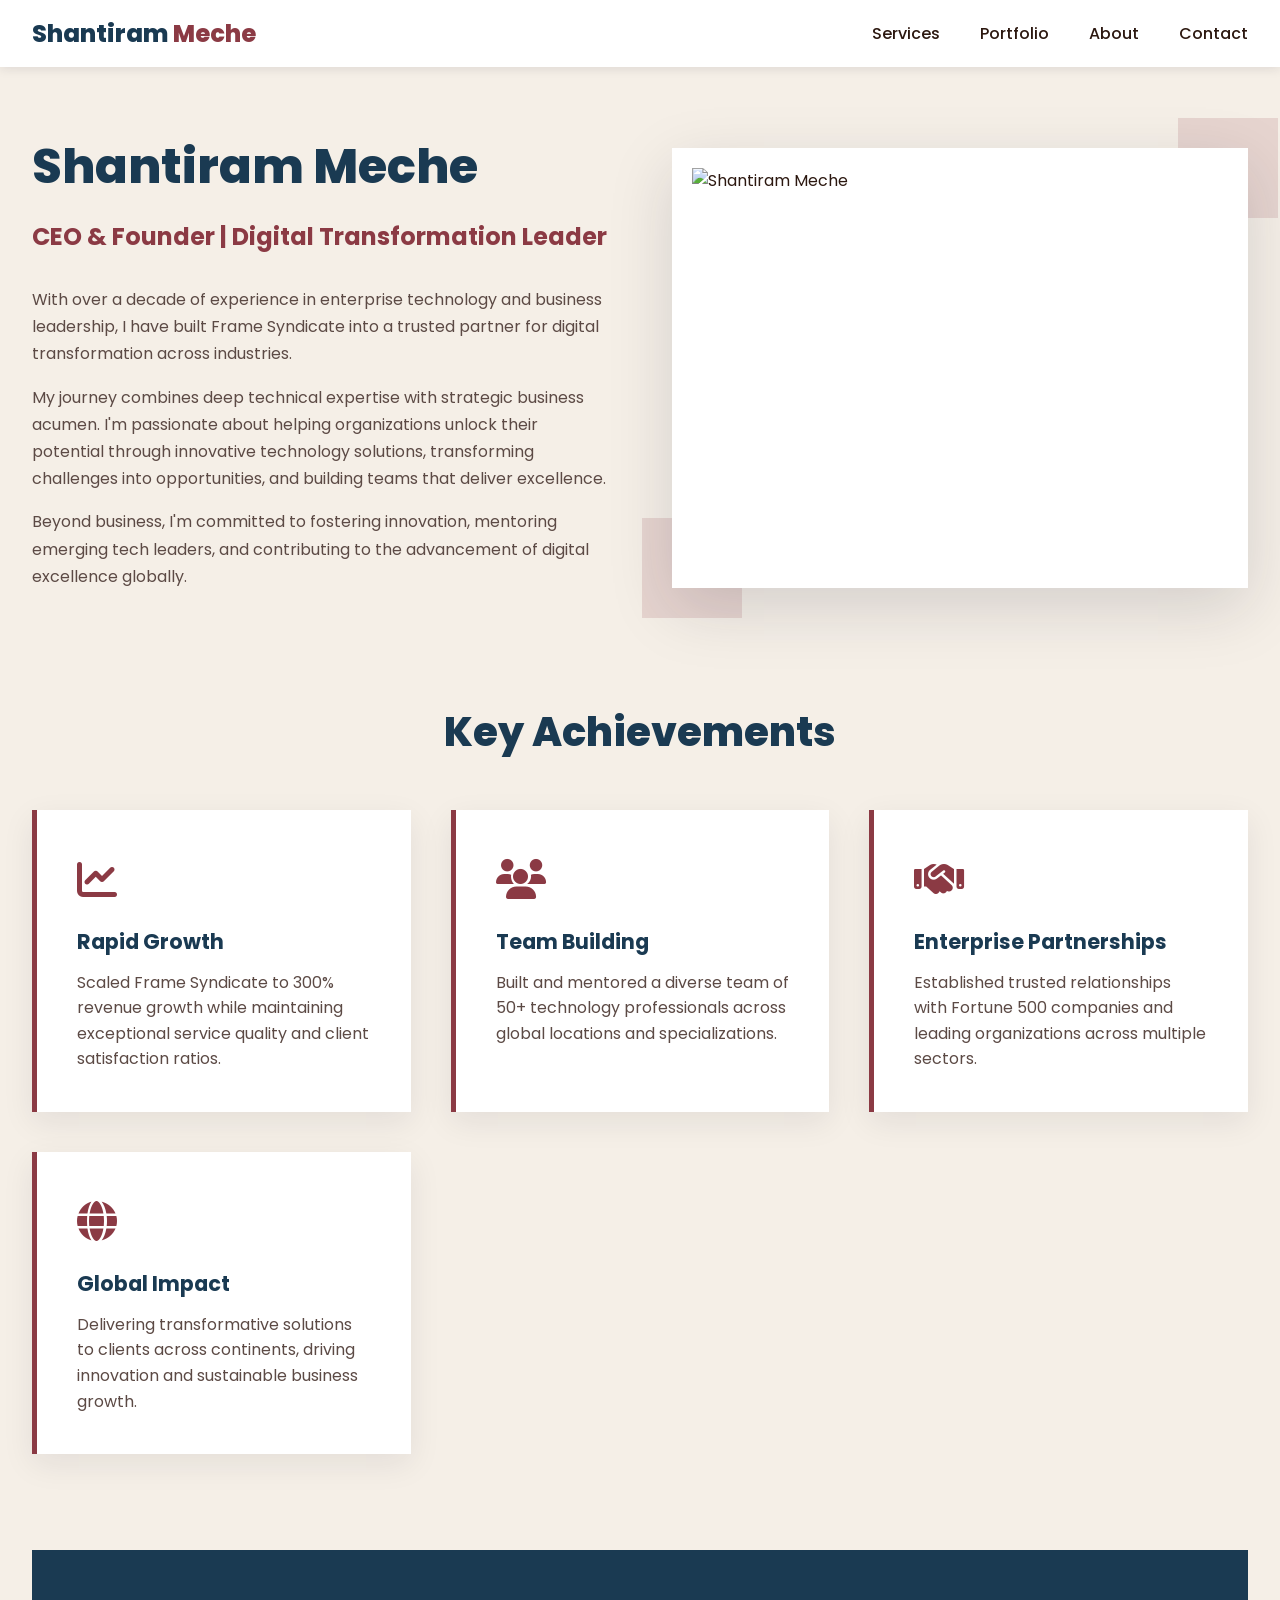
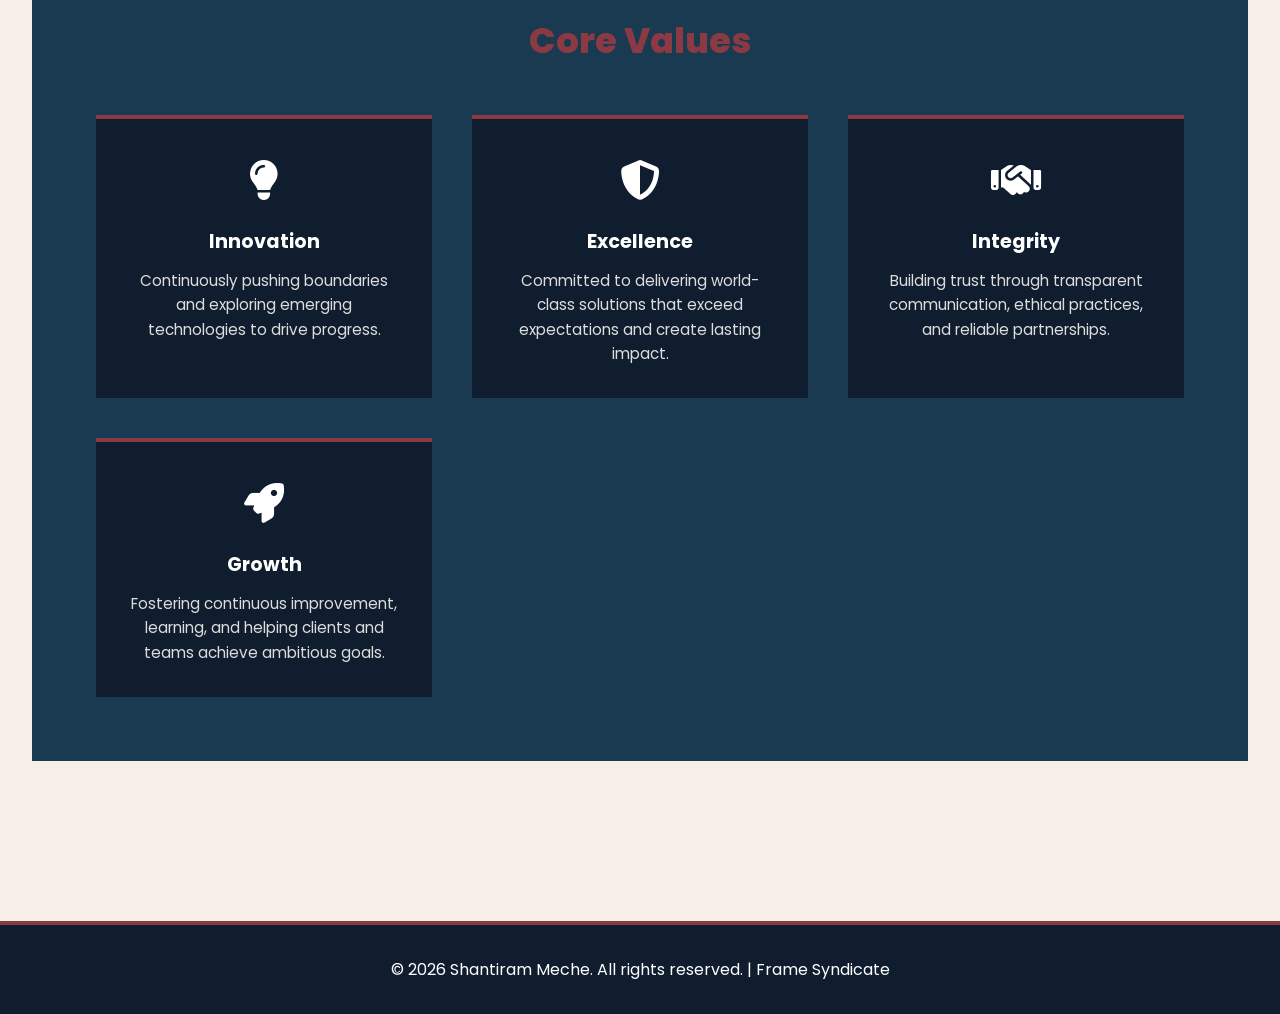
==== about.html @ bf718204 "Fix PWA: update colors to match new theme, add all pages to cache, update cache version v4" ====
<!DOCTYPE html>
<html lang="en">
<head>
    <meta charset="UTF-8">
    <meta name="viewport" content="width=device-width, initial-scale=1.0">
    <title>About Shantiram Meche | Frame Syndicate CEO</title>
    <link rel="manifest" href="manifest.json">
    <link rel="icon" href="me.jpg" type="image/jpeg">
    <meta name="theme-color" content="#1A3A52">
    <meta name="description" content="Meet Shantiram Meche - CEO, entrepreneur, and digital transformation leader">
    <link rel="preconnect" href="https://fonts.googleapis.com">
    <link rel="preconnect" href="https://fonts.gstatic.com" crossorigin>
    <link href="https://fonts.googleapis.com/css2?family=Poppins:wght@300;400;500;600;700;800&display=swap" rel="stylesheet">
    <link rel="stylesheet" href="https://cdnjs.cloudflare.com/ajax/libs/font-awesome/6.4.0/css/all.min.css">
    <style>
        * {
            margin: 0;
            padding: 0;
            box-sizing: border-box;
        }

        :root {
            --navy: #1A3A52;
            --dark-navy: #0F1D2E;
            --maroon: #8B3A44;
            --pink: #D4A5A5;
            --light-bg: #F5EFE7;
            --white: #FFFFFF;
            --text-dark: #2C1810;
            --text-gray: #5C4A45;
        }

        body {
            font-family: 'Poppins', sans-serif;
            background-color: var(--light-bg);
            color: var(--text-dark);
        }

        header {
            background: var(--white);
            box-shadow: 0 2px 10px rgba(26, 26, 46, 0.1);
            position: sticky;
            top: 0;
            z-index: 1000;
        }

        nav {
            max-width: 1400px;
            margin: 0 auto;
            padding: 1rem 2rem;
            display: flex;
            justify-content: space-between;
            align-items: center;
        }

        .logo {
            font-size: 1.5rem;
            font-weight: 800;
            color: var(--navy);
            text-decoration: none;
        }

        .logo-yellow {
            color: var(--maroon);
        }

        .nav-links {
            display: flex;
            list-style: none;
            gap: 2.5rem;
        }

        .nav-link {
            text-decoration: none;
            color: var(--text-dark);
            font-weight: 500;
            transition: color 0.3s;
        }

        .nav-link:hover {
            color: var(--maroon);
        }

        /* Hamburger for mobile */
        .hamburger {
            display: none;
            flex-direction: column;
            cursor: pointer;
            gap: 5px;
        }

        .hamburger span {
            width: 25px;
            height: 3px;
            background: var(--navy);
            border-radius: 2px;
            transition: all 0.3s;
        }

        /* Hamburger active state */
        .hamburger.active span:nth-child(1) {
            transform: rotate(45deg) translate(8px, 8px);
        }

        .hamburger.active span:nth-child(2) {
            opacity: 0;
        }

        .hamburger.active span:nth-child(3) {
            transform: rotate(-45deg) translate(7px, -7px);
        }

        main {
            max-width: 1400px;
            margin: 0 auto;
            padding: 4rem 2rem;
        }

        .about-hero {
            display: grid;
            grid-template-columns: 1fr 1fr;
            gap: 4rem;
            align-items: center;
            margin-bottom: 6rem;
        }

        .about-hero h1 {
            font-size: 3rem;
            font-weight: 800;
            color: var(--navy);
            margin-bottom: 1rem;
        }

        .about-hero h2 {
            font-size: 1.5rem;
            color: var(--maroon);
            margin-bottom: 2rem;
        }

        .about-hero p {
            line-height: 1.7;
            color: var(--text-gray);
            margin-bottom: 1rem;
        }

        .about-image {
            position: relative;
            background: var(--white);
            padding: 20px;
            box-shadow: 0 20px 60px rgba(26, 26, 46, 0.15);
        }

        .about-image img {
            width: 100%;
            display: block;
            object-fit: cover;
            height: 400px;
        }

        .image-accent {
            position: absolute;
            background: var(--maroon);
            opacity: 0.15;
            z-index: -1;
        }

        .image-accent-1 {
            top: -30px;
            right: -30px;
            width: 100px;
            height: 100px;
        }

        .image-accent-2 {
            bottom: -30px;
            left: -30px;
            width: 100px;
            height: 100px;
        }

        .section-title {
            font-size: 2.5rem;
            font-weight: 800;
            color: var(--navy);
            margin-bottom: 3rem;
            text-align: center;
        }

        .achievements {
            display: grid;
            grid-template-columns: repeat(auto-fit, minmax(280px, 1fr));
            gap: 2.5rem;
            margin-bottom: 6rem;
        }

        .achievement-card {
            background: var(--white);
            padding: 2.5rem;
            border-left: 5px solid var(--maroon);
            box-shadow: 0 10px 30px rgba(26, 26, 46, 0.08);
            transition: all 0.3s;
        }

        .achievement-card:hover {
            transform: translateY(-8px);
            box-shadow: 0 20px 50px rgba(26, 26, 46, 0.15);
        }

        .achievement-icon {
            font-size: 2.5rem;
            color: var(--maroon);
            margin-bottom: 1rem;
        }

        .achievement-card h3 {
            font-size: 1.3rem;
            color: var(--navy);
            margin-bottom: 0.8rem;
        }

        .achievement-card p {
            color: var(--text-gray);
            line-height: 1.6;
        }

        .values {
            background: var(--navy);
            color: var(--white);
            padding: 4rem;
            margin-bottom: 6rem;
        }

        .values h2 {
            font-size: 2.2rem;
            font-weight: 800;
            margin-bottom: 3rem;
            text-align: center;
            color: var(--maroon);
        }

        .values-grid {
            display: grid;
            grid-template-columns: repeat(auto-fit, minmax(250px, 1fr));
            gap: 2.5rem;
        }

        .value-card {
            background: var(--dark-navy);
            padding: 2rem;
            border-top: 4px solid var(--maroon);
            text-align: center;
            transition: all 0.3s;
        }

        .value-card:hover {
            transform: translateY(-8px);
        }

        .value-icon {
            font-size: 2.5rem;
            margin-bottom: 1rem;
        }

        .value-card h3 {
            font-size: 1.2rem;
            margin-bottom: 0.8rem;
        }

        .value-card p {
            color: #ddd;
            line-height: 1.6;
            font-size: 0.95rem;
        }

        footer {
            background: var(--dark-navy);
            color: var(--white);
            padding: 2rem;
            text-align: center;
            border-top: 4px solid var(--maroon);
        }

        @media (max-width: 768px) {
            .about-hero {
                grid-template-columns: 1fr;
            }

            .about-hero h1 {
                font-size: 2rem;
            }

            .achievements {
                grid-template-columns: 1fr;
            }

            .values-grid {
                grid-template-columns: 1fr;
            }

            .nav-links {
                position: absolute;
                top: 100%;
                left: 0;
                right: 0;
                background: var(--white);
                flex-direction: column;
                gap: 0;
                max-height: 0;
                overflow: hidden;
                transition: max-height 0.3s ease;
                box-shadow: 0 4px 10px rgba(26, 26, 46, 0.1);
                padding: 0;
                border-bottom: 1px solid #f0f0f0;
            }

            .nav-links.active {
                max-height: 300px;
                padding: 1rem 0;
            }

            .nav-links li {
                padding: 0;
            }

            .nav-link {
                display: block;
                padding: 1rem 2rem;
                border-bottom: 1px solid #f5f5f5;
            }

            .nav-link:hover {
                background: var(--light-bg);
            }

            .hamburger {
                display: flex;
            }
        }
    </style>
</head>
<body>
    <header>
        <nav>
            <a href="./index.html" class="logo">Shantiram <span class="logo-yellow">Meche</span></a>
            <ul class="nav-links">
                <li><a href="./index.html#services" class="nav-link">Services</a></li>
                <li><a href="./portfolio.html" class="nav-link">Portfolio</a></li>
                <li><a href="./about.html" class="nav-link">About</a></li>
                <li><a href="./index.html#contact" class="nav-link">Contact</a></li>
            </ul>
            <div class="hamburger">
                <span></span>
                <span></span>
                <span></span>
            </div>
        </nav>
    </header>

    <main>
        <section class="about-hero">
            <div>
                <h1>Shantiram Meche</h1>
                <h2>CEO & Founder | Digital Transformation Leader</h2>
                <p>With over a decade of experience in enterprise technology and business leadership, I have built Frame Syndicate into a trusted partner for digital transformation across industries.</p>
                <p>My journey combines deep technical expertise with strategic business acumen. I'm passionate about helping organizations unlock their potential through innovative technology solutions, transforming challenges into opportunities, and building teams that deliver excellence.</p>
                <p>Beyond business, I'm committed to fostering innovation, mentoring emerging tech leaders, and contributing to the advancement of digital excellence globally.</p>
            </div>

            <div class="about-image">
                <img src="me.jpg" alt="Shantiram Meche">
                <div class="image-accent image-accent-1"></div>
                <div class="image-accent image-accent-2"></div>
            </div>
        </section>

        <h2 class="section-title">Key Achievements</h2>
        <div class="achievements">
            <div class="achievement-card">
                <div class="achievement-icon"><i class="fas fa-chart-line"></i></div>
                <h3>Rapid Growth</h3>
                <p>Scaled Frame Syndicate to 300% revenue growth while maintaining exceptional service quality and client satisfaction ratios.</p>
            </div>

            <div class="achievement-card">
                <div class="achievement-icon"><i class="fas fa-users"></i></div>
                <h3>Team Building</h3>
                <p>Built and mentored a diverse team of 50+ technology professionals across global locations and specializations.</p>
            </div>

            <div class="achievement-card">
                <div class="achievement-icon"><i class="fas fa-handshake"></i></div>
                <h3>Enterprise Partnerships</h3>
                <p>Established trusted relationships with Fortune 500 companies and leading organizations across multiple sectors.</p>
            </div>

            <div class="achievement-card">
                <div class="achievement-icon"><i class="fas fa-globe"></i></div>
                <h3>Global Impact</h3>
                <p>Delivering transformative solutions to clients across continents, driving innovation and sustainable business growth.</p>
            </div>
        </div>

        <section class="values">
            <h2>Core Values</h2>
            <div class="values-grid">
                <div class="value-card">
                    <div class="value-icon"><i class="fas fa-lightbulb"></i></div>
                    <h3>Innovation</h3>
                    <p>Continuously pushing boundaries and exploring emerging technologies to drive progress.</p>
                </div>

                <div class="value-card">
                    <div class="value-icon"><i class="fas fa-shield-alt"></i></div>
                    <h3>Excellence</h3>
                    <p>Committed to delivering world-class solutions that exceed expectations and create lasting impact.</p>
                </div>

                <div class="value-card">
                    <div class="value-icon"><i class="fas fa-handshake"></i></div>
                    <h3>Integrity</h3>
                    <p>Building trust through transparent communication, ethical practices, and reliable partnerships.</p>
                </div>

                <div class="value-card">
                    <div class="value-icon"><i class="fas fa-rocket"></i></div>
                    <h3>Growth</h3>
                    <p>Fostering continuous improvement, learning, and helping clients and teams achieve ambitious goals.</p>
                </div>
            </div>
        </section>
    </main>

    <footer>
        <p>&copy; 2026 Shantiram Meche. All rights reserved. | Frame Syndicate</p>
    </footer>

    <script>
        // Mobile menu toggle
        const hamburger = document.querySelector('.hamburger');
        const navLinks = document.querySelector('.nav-links');

        if (hamburger) {
            hamburger.addEventListener('click', () => {
                hamburger.classList.toggle('active');
                navLinks.classList.toggle('active');
            });

            // Close menu when a link is clicked
            document.querySelectorAll('.nav-link').forEach(link => {
                link.addEventListener('click', () => {
                    hamburger.classList.remove('active');
                    navLinks.classList.remove('active');
                });
            });
        }

        if ('serviceWorker' in navigator) {
            navigator.serviceWorker.register('service-worker.js');
        }
    </script>
</body>
</html>
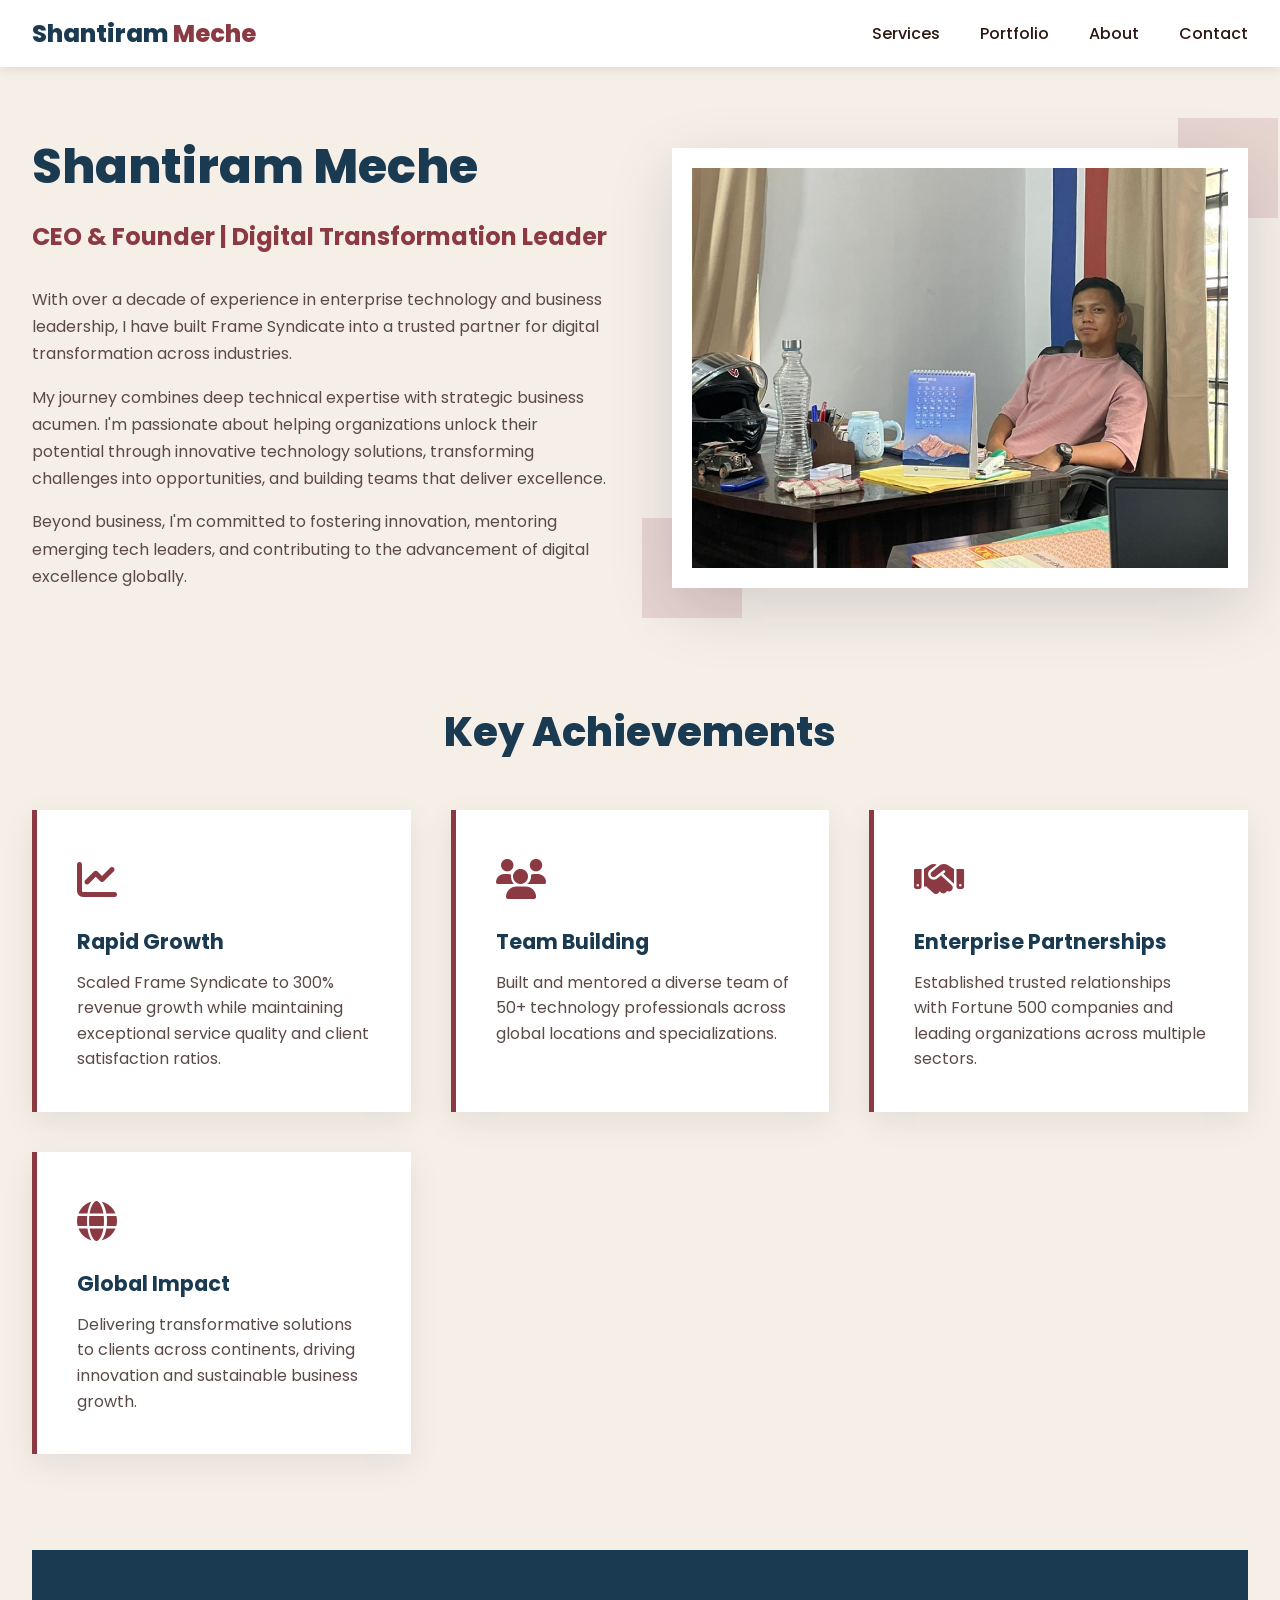
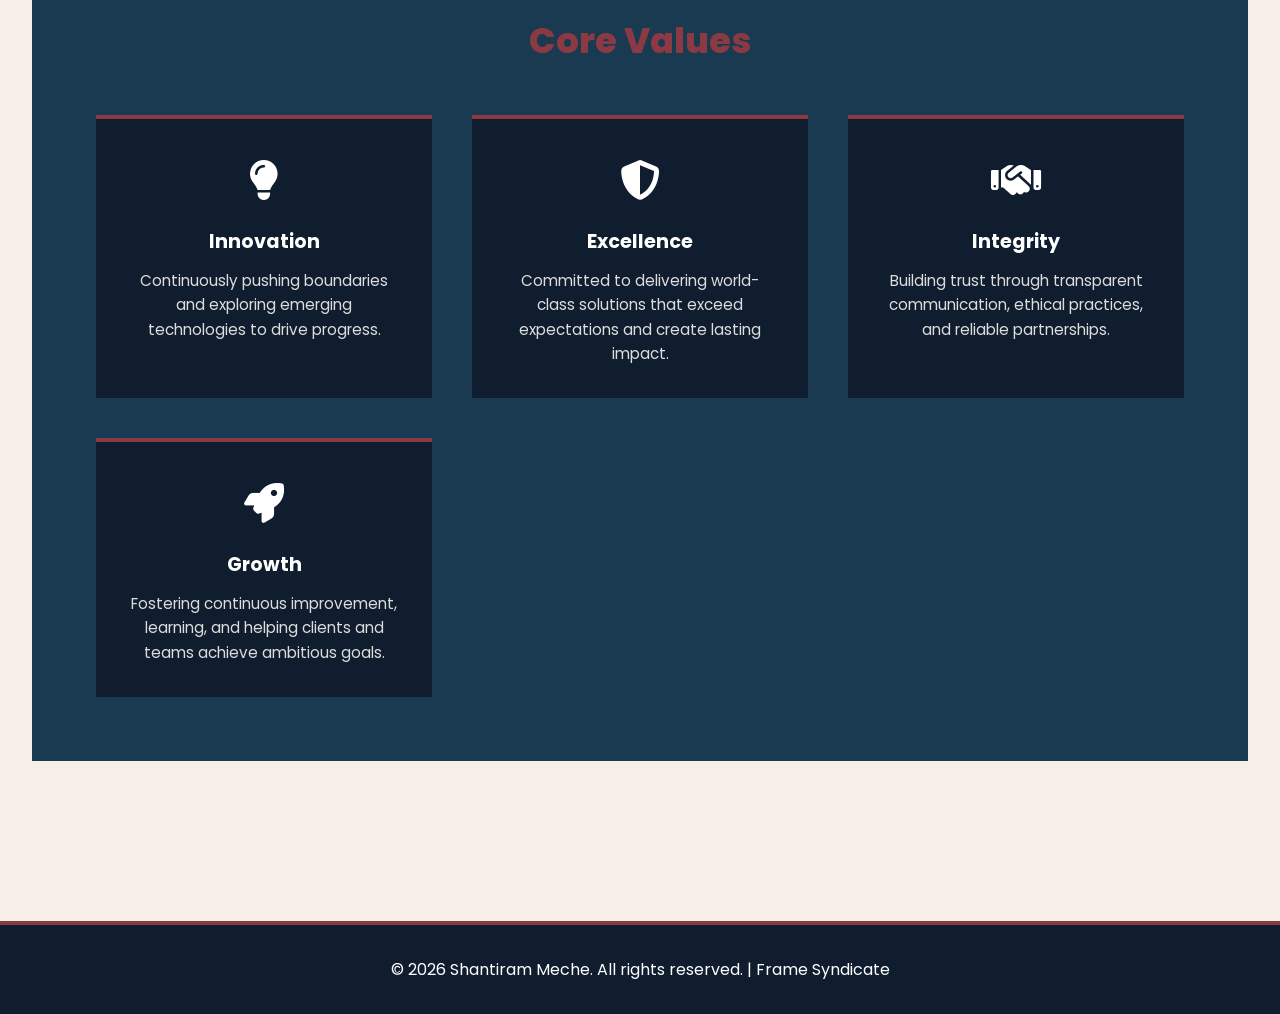
==== commit 81d084d6: "new approach" ====
--- a/about.html
+++ b/about.html
@@ -2,12 +2,37 @@
 <html lang="en">
 <head>
     <meta charset="UTF-8">
-    <meta name="viewport" content="width=device-width, initial-scale=1.0">
+    <meta name="viewport" content="width=device-width, initial-scale=1.0, viewport-fit=cover">
     <title>About Shantiram Meche | Frame Syndicate CEO</title>
-    <link rel="manifest" href="manifest.json">
-    <link rel="icon" href="me.jpg" type="image/jpeg">
+    
+    <!-- PWA Manifest -->
+    <link rel="manifest" href="/shantiram_meche/manifest.json">
+    <link rel="icon" href="me.jpeg" type="image/jpeg">
+    <link rel="canonical" href="https://shantirammeche2219bit-netizen.github.io/shantiram_meche/about.html">
     <meta name="theme-color" content="#1A3A52">
     <meta name="description" content="Meet Shantiram Meche - CEO, entrepreneur, and digital transformation leader">
+    
+    <!-- Apple iOS -->
+    <meta name="apple-mobile-web-app-capable" content="yes">
+    <meta name="apple-mobile-web-app-status-bar-style" content="black-translucent">
+    <meta name="apple-mobile-web-app-title" content="Shantiram Meche">
+    <link rel="apple-touch-icon" href="me.jpeg" sizes="180x180">
+    <link rel="apple-touch-icon" href="me.jpeg" sizes="152x152">
+    <link rel="apple-touch-icon" href="me.jpeg" sizes="144x144">
+    <link rel="apple-touch-icon" href="me.jpeg" sizes="120x120">
+    
+    <!-- Microsoft Windows -->
+    <meta name="msapplication-TileColor" content="#1A3A52">
+    <meta name="msapplication-TileImage" content="me.jpeg">
+    <meta name="msapplication-config" content="browserconfig.xml">
+    
+    <!-- Android Chrome -->
+    <meta name="mobile-web-app-capable" content="yes">
+    <meta name="application-name" content="Shantiram Meche">
+    
+    <!-- Generic Meta Tags -->
+    <meta name="color-scheme" content="light dark">
+    <meta name="supported-color-schemes" content="light dark">
     <link rel="preconnect" href="https://fonts.googleapis.com">
     <link rel="preconnect" href="https://fonts.gstatic.com" crossorigin>
     <link href="https://fonts.googleapis.com/css2?family=Poppins:wght@300;400;500;600;700;800&display=swap" rel="stylesheet">
@@ -367,7 +392,7 @@
             </div>
 
             <div class="about-image">
-                <img src="me.jpg" alt="Shantiram Meche">
+                <img src="me.jpeg" alt="Shantiram Meche">
                 <div class="image-accent image-accent-1"></div>
                 <div class="image-accent image-accent-2"></div>
             </div>
@@ -455,7 +480,11 @@
         }
 
         if ('serviceWorker' in navigator) {
-            navigator.serviceWorker.register('service-worker.js');
+            navigator.serviceWorker.register('/shantiram_meche/service-worker.js', {
+                scope: '/shantiram_meche/'
+            }).catch((error) => {
+                console.error('Service Worker registration failed:', error);
+            });
         }
     </script>
 </body>
